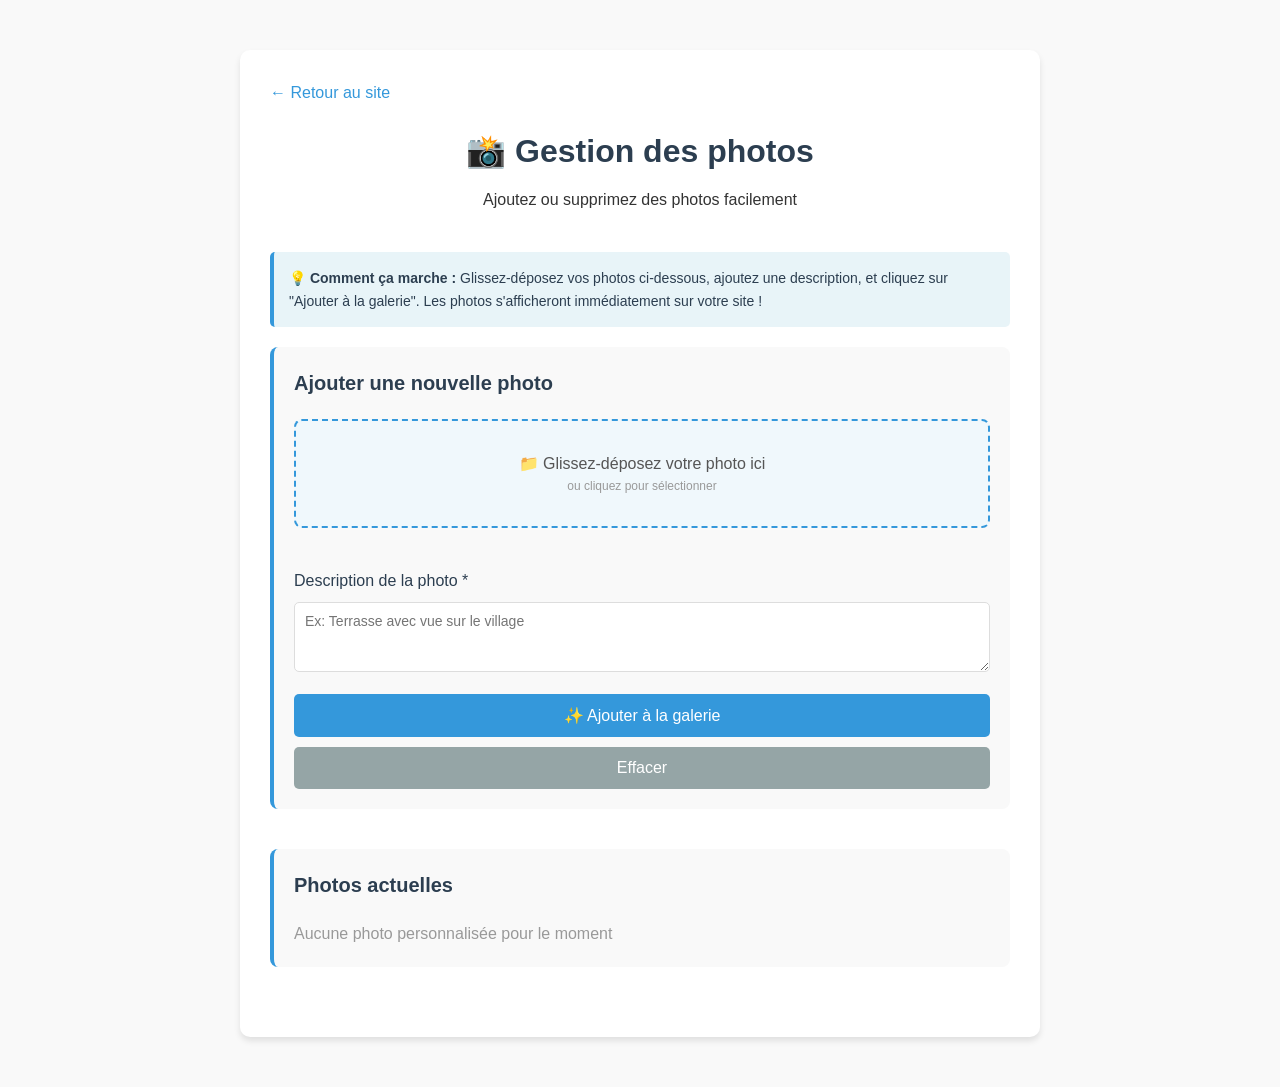
==== admin.html @ 6717efbd "Add admin panel for easy photo management" ====
<!DOCTYPE html>
<html lang="fr">
<head>
    <meta charset="UTF-8">
    <meta name="viewport" content="width=device-width, initial-scale=1.0">
    <title>Admin - Le Cosy Camarguais</title>
    <link rel="stylesheet" href="styles.css">
    <style>
        .admin-container {
            max-width: 800px;
            margin: 50px auto;
            padding: 30px;
            background-color: white;
            border-radius: 10px;
            box-shadow: 0 4px 6px rgba(0,0,0,0.1);
        }

        .admin-header {
            text-align: center;
            margin-bottom: 40px;
        }

        .admin-header h1 {
            color: #2c3e50;
            margin-bottom: 10px;
        }

        .admin-section {
            margin-bottom: 40px;
            padding: 20px;
            background-color: #f9f9f9;
            border-radius: 8px;
            border-left: 4px solid #3498db;
        }

        .admin-section h2 {
            color: #2c3e50;
            font-size: 20px;
            margin-bottom: 20px;
        }

        .upload-area {
            border: 2px dashed #3498db;
            border-radius: 8px;
            padding: 30px;
            text-align: center;
            background-color: #f0f8fc;
            cursor: pointer;
            transition: all 0.3s;
        }

        .upload-area:hover {
            border-color: #2980b9;
            background-color: #e8f4f8;
        }

        .upload-area.dragover {
            border-color: #27ae60;
            background-color: #e8f8f0;
        }

        .upload-area p {
            color: #555;
            margin: 0;
        }

        .upload-area input[type="file"] {
            display: none;
        }

        .preview-container {
            margin-top: 20px;
            display: grid;
            grid-template-columns: repeat(auto-fill, minmax(150px, 1fr));
            gap: 15px;
        }

        .preview-item {
            position: relative;
            border-radius: 8px;
            overflow: hidden;
            background-color: white;
            box-shadow: 0 2px 4px rgba(0,0,0,0.1);
        }

        .preview-item img {
            width: 100%;
            height: 150px;
            object-fit: cover;
            display: block;
        }

        .preview-item .remove-btn {
            position: absolute;
            top: 5px;
            right: 5px;
            background-color: #e74c3c;
            color: white;
            border: none;
            border-radius: 50%;
            width: 30px;
            height: 30px;
            cursor: pointer;
            font-size: 18px;
            display: flex;
            align-items: center;
            justify-content: center;
            transition: background-color 0.3s;
        }

        .preview-item .remove-btn:hover {
            background-color: #c0392b;
        }

        .form-group {
            margin-bottom: 15px;
        }

        .form-group label {
            display: block;
            margin-bottom: 8px;
            color: #2c3e50;
            font-weight: 500;
        }

        .form-group input,
        .form-group textarea {
            width: 100%;
            padding: 10px;
            border: 1px solid #ddd;
            border-radius: 5px;
            font-family: 'Segoe UI', Tahoma, Geneva, Verdana, sans-serif;
            font-size: 14px;
        }

        .form-group input:focus,
        .form-group textarea:focus {
            outline: none;
            border-color: #3498db;
            box-shadow: 0 0 5px rgba(52, 152, 219, 0.3);
        }

        .btn {
            background-color: #3498db;
            color: white;
            padding: 12px 30px;
            border: none;
            border-radius: 5px;
            font-size: 16px;
            cursor: pointer;
            transition: background-color 0.3s;
            width: 100%;
        }

        .btn:hover {
            background-color: #2980b9;
        }

        .btn-secondary {
            background-color: #95a5a6;
            margin-top: 10px;
        }

        .btn-secondary:hover {
            background-color: #7f8c8d;
        }

        .success-message {
            background-color: #d4edda;
            color: #155724;
            padding: 15px;
            border-radius: 5px;
            margin-bottom: 20px;
            display: none;
        }

        .error-message {
            background-color: #f8d7da;
            color: #721c24;
            padding: 15px;
            border-radius: 5px;
            margin-bottom: 20px;
            display: none;
        }

        .gallery-list {
            margin-top: 20px;
        }

        .gallery-item-admin {
            background-color: white;
            padding: 15px;
            margin-bottom: 10px;
            border-radius: 5px;
            display: flex;
            justify-content: space-between;
            align-items: center;
            box-shadow: 0 2px 4px rgba(0,0,0,0.1);
        }

        .gallery-item-admin img {
            width: 80px;
            height: 80px;
            object-fit: cover;
            border-radius: 5px;
            margin-right: 15px;
        }

        .gallery-item-info {
            flex: 1;
        }

        .gallery-item-info p {
            margin: 5px 0;
            color: #555;
            font-size: 14px;
        }

        .delete-btn {
            background-color: #e74c3c;
            color: white;
            border: none;
            padding: 8px 15px;
            border-radius: 5px;
            cursor: pointer;
            transition: background-color 0.3s;
        }

        .delete-btn:hover {
            background-color: #c0392b;
        }

        .back-link {
            display: inline-block;
            margin-bottom: 20px;
            color: #3498db;
            text-decoration: none;
            font-weight: 500;
        }

        .back-link:hover {
            text-decoration: underline;
        }

        .info-box {
            background-color: #e8f4f8;
            border-left: 4px solid #3498db;
            padding: 15px;
            margin-bottom: 20px;
            border-radius: 5px;
        }

        .info-box p {
            margin: 0;
            color: #2c3e50;
            font-size: 14px;
        }
    </style>
</head>
<body>
    <div class="admin-container">
        <a href="index.html" class="back-link">← Retour au site</a>

        <div class="admin-header">
            <h1>📸 Gestion des photos</h1>
            <p>Ajoutez ou supprimez des photos facilement</p>
        </div>

        <div class="info-box">
            <p><strong>💡 Comment ça marche :</strong> Glissez-déposez vos photos ci-dessous, ajoutez une description, et cliquez sur "Ajouter à la galerie". Les photos s'afficheront immédiatement sur votre site !</p>
        </div>

        <div id="successMessage" class="success-message">✅ Photo ajoutée avec succès !</div>
        <div id="errorMessage" class="error-message">❌ Erreur : Veuillez vérifier vos données</div>

        <div class="admin-section">
            <h2>Ajouter une nouvelle photo</h2>

            <div class="upload-area" id="uploadArea">
                <p>📁 Glissez-déposez votre photo ici</p>
                <p style="font-size: 12px; color: #999;">ou cliquez pour sélectionner</p>
                <input type="file" id="fileInput" accept="image/*">
            </div>

            <div id="previewContainer" class="preview-container"></div>

            <div class="form-group" style="margin-top: 20px;">
                <label for="photoDescription">Description de la photo *</label>
                <textarea id="photoDescription" placeholder="Ex: Terrasse avec vue sur le village" rows="3"></textarea>
            </div>

            <button class="btn" id="addPhotoBtn">✨ Ajouter à la galerie</button>
            <button class="btn btn-secondary" id="clearBtn">Effacer</button>
        </div>

        <div class="admin-section">
            <h2>Photos actuelles</h2>
            <div id="galleryList" class="gallery-list">
                <p style="color: #999;">Chargement des photos...</p>
            </div>
        </div>
    </div>

    <script>
        // Variables globales
        let selectedFile = null;
        const uploadArea = document.getElementById('uploadArea');
        const fileInput = document.getElementById('fileInput');
        const previewContainer = document.getElementById('previewContainer');
        const photoDescription = document.getElementById('photoDescription');
        const addPhotoBtn = document.getElementById('addPhotoBtn');
        const clearBtn = document.getElementById('clearBtn');
        const successMessage = document.getElementById('successMessage');
        const errorMessage = document.getElementById('errorMessage');
        const galleryList = document.getElementById('galleryList');

        // Gestion du drag and drop
        uploadArea.addEventListener('click', () => fileInput.click());

        uploadArea.addEventListener('dragover', (e) => {
            e.preventDefault();
            uploadArea.classList.add('dragover');
        });

        uploadArea.addEventListener('dragleave', () => {
            uploadArea.classList.remove('dragover');
        });

        uploadArea.addEventListener('drop', (e) => {
            e.preventDefault();
            uploadArea.classList.remove('dragover');
            const files = e.dataTransfer.files;
            if (files.length > 0) {
                handleFile(files[0]);
            }
        });

        fileInput.addEventListener('change', (e) => {
            if (e.target.files.length > 0) {
                handleFile(e.target.files[0]);
            }
        });

        function handleFile(file) {
            if (!file.type.startsWith('image/')) {
                showError('Veuillez sélectionner une image');
                return;
            }

            selectedFile = file;
            const reader = new FileReader();
            reader.onload = (e) => {
                previewContainer.innerHTML = `
                    <div class="preview-item">
                        <img src="${e.target.result}" alt="Aperçu">
                        <button class="remove-btn" onclick="clearPreview()">✕</button>
                    </div>
                `;
            };
            reader.readAsDataURL(file);
        }

        function clearPreview() {
            selectedFile = null;
            previewContainer.innerHTML = '';
            fileInput.value = '';
        }

        clearBtn.addEventListener('click', () => {
            clearPreview();
            photoDescription.value = '';
        });

        addPhotoBtn.addEventListener('click', () => {
            if (!selectedFile) {
                showError('Veuillez sélectionner une photo');
                return;
            }

            if (!photoDescription.value.trim()) {
                showError('Veuillez ajouter une description');
                return;
            }

            // Simuler l'ajout de la photo
            const reader = new FileReader();
            reader.onload = (e) => {
                // Sauvegarder dans localStorage
                const photos = JSON.parse(localStorage.getItem('galleryPhotos') || '[]');
                photos.push({
                    id: Date.now(),
                    src: e.target.result,
                    alt: photoDescription.value,
                    date: new Date().toLocaleDateString('fr-FR')
                });
                localStorage.setItem('galleryPhotos', JSON.stringify(photos));

                showSuccess();
                clearPreview();
                photoDescription.value = '';
                loadGallery();
            };
            reader.readAsDataURL(selectedFile);
        });

        function loadGallery() {
            const photos = JSON.parse(localStorage.getItem('galleryPhotos') || '[]');
            
            if (photos.length === 0) {
                galleryList.innerHTML = '<p style="color: #999;">Aucune photo personnalisée pour le moment</p>';
                return;
            }

            galleryList.innerHTML = photos.map(photo => `
                <div class="gallery-item-admin">
                    <img src="${photo.src}" alt="${photo.alt}">
                    <div class="gallery-item-info">
                        <p><strong>${photo.alt}</strong></p>
                        <p style="color: #999;">Ajoutée le ${photo.date}</p>
                    </div>
                    <button class="delete-btn" onclick="deletePhoto(${photo.id})">Supprimer</button>
                </div>
            `).join('');
        }

        function deletePhoto(id) {
            if (confirm('Êtes-vous sûr de vouloir supprimer cette photo ?')) {
                let photos = JSON.parse(localStorage.getItem('galleryPhotos') || '[]');
                photos = photos.filter(p => p.id !== id);
                localStorage.setItem('galleryPhotos', JSON.stringify(photos));
                loadGallery();
                showSuccess('Photo supprimée avec succès');
            }
        }

        function showSuccess(msg = '✅ Photo ajoutée avec succès !') {
            successMessage.textContent = msg;
            successMessage.style.display = 'block';
            setTimeout(() => {
                successMessage.style.display = 'none';
            }, 3000);
        }

        function showError(msg) {
            errorMessage.textContent = '❌ ' + msg;
            errorMessage.style.display = 'block';
            setTimeout(() => {
                errorMessage.style.display = 'none';
            }, 3000);
        }

        // Charger la galerie au démarrage
        loadGallery();
    </script>
</body>
</html>
---- styles.css ----
* {
    margin: 0;
    padding: 0;
    box-sizing: border-box;
}

body {
    font-family: 'Segoe UI', Tahoma, Geneva, Verdana, sans-serif;
    line-height: 1.6;
    color: #333;
    background-color: #f9f9f9;
}

.container {
    max-width: 1200px;
    margin: 0 auto;
    padding: 0 20px;
}

.navbar {
    background-color: #fff;
    box-shadow: 0 2px 5px rgba(0,0,0,0.1);
    position: sticky;
    top: 0;
    z-index: 100;
}

.navbar .container {
    display: flex;
    justify-content: space-between;
    align-items: center;
    padding: 15px 20px;
}

.logo {
    font-size: 24px;
    font-weight: bold;
    color: #2c3e50;
}

.nav-links {
    display: flex;
    list-style: none;
    gap: 30px;
}

.nav-links a {
    text-decoration: none;
    color: #2c3e50;
    font-weight: 500;
    transition: color 0.3s;
}

.nav-links a:hover {
    color: #3498db;
}

.hero {
    background: linear-gradient(135deg, #e8f4f8 0%, #f0f8fc 100%);
    padding: 60px 20px;
    text-align: center;
}

.hero-content {
    max-width: 800px;
    margin: 0 auto;
}

.hero h1 {
    font-size: 48px;
    color: #2c3e50;
    margin-bottom: 15px;
}

.hero p {
    font-size: 18px;
    color: #555;
    margin-bottom: 10px;
}

.subtitle {
    color: #7f8c8d;
    font-size: 16px;
}

.cta-button {
    display: inline-block;
    background-color: #3498db;
    color: white;
    padding: 12px 30px;
    text-decoration: none;
    border-radius: 5px;
    margin-top: 20px;
    transition: background-color 0.3s;
}

.cta-button:hover {
    background-color: #2980b9;
}

.hero-image {
    margin-top: 30px;
}

.hero-image img {
    max-width: 100%;
    height: auto;
    border-radius: 10px;
}

.presentation {
    padding: 60px 20px;
    background-color: white;
}

.presentation h2 {
    font-size: 36px;
    color: #2c3e50;
    margin-bottom: 20px;
    text-align: center;
}

.presentation h3 {
    font-size: 24px;
    color: #2c3e50;
    margin-top: 30px;
    margin-bottom: 15px;
}

.presentation p {
    font-size: 16px;
    color: #555;
    margin-bottom: 15px;
    line-height: 1.8;
}

.presentation ul {
    margin-left: 20px;
    margin-bottom: 20px;
}

.presentation li {
    margin-bottom: 10px;
    color: #555;
}

.gallery {
    padding: 60px 20px;
    background-color: #f9f9f9;
}

.gallery h2 {
    font-size: 36px;
    color: #2c3e50;
    margin-bottom: 40px;
    text-align: center;
}

.gallery-grid {
    display: grid;
    grid-template-columns: repeat(auto-fit, minmax(250px, 1fr));
    gap: 20px;
}

.gallery-item {
    overflow: hidden;
    border-radius: 10px;
    box-shadow: 0 4px 6px rgba(0,0,0,0.1);
    transition: transform 0.3s;
}

.gallery-item:hover {
    transform: scale(1.05);
}

.gallery-item img {
    width: 100%;
    height: 250px;
    object-fit: cover;
    display: block;
}

.amenities {
    padding: 60px 20px;
    background-color: white;
}

.amenities h2 {
    font-size: 36px;
    color: #2c3e50;
    margin-bottom: 30px;
    text-align: center;
}

.amenities ul {
    max-width: 600px;
    margin: 0 auto;
    margin-left: 20px;
}

.amenities li {
    margin-bottom: 12px;
    color: #555;
    font-size: 16px;
}

.pricing {
    padding: 60px 20px;
    background-color: #f9f9f9;
    text-align: center;
}

.pricing h2 {
    font-size: 36px;
    color: #2c3e50;
    margin-bottom: 30px;
}

.price {
    font-size: 48px;
    color: #27ae60;
    font-weight: bold;
    margin-bottom: 10px;
}

.price span {
    font-size: 24px;
}

.price-note {
    color: #7f8c8d;
    font-size: 14px;
}

.contact {
    padding: 60px 20px;
    background-color: white;
    text-align: center;
}

.contact h2 {
    font-size: 36px;
    color: #2c3e50;
    margin-bottom: 30px;
}

.contact-info {
    max-width: 400px;
    margin: 0 auto;
}

.contact-info p {
    font-size: 18px;
    color: #555;
    margin-bottom: 15px;
}

.contact-info a {
    color: #3498db;
    text-decoration: none;
}

.contact-info a:hover {
    text-decoration: underline;
}

.contact-form-container {
    max-width: 500px;
    margin: 0 auto 40px;
    background-color: #f9f9f9;
    padding: 30px;
    border-radius: 10px;
    box-shadow: 0 2px 5px rgba(0,0,0,0.1);
}

.contact-form-container h3 {
    font-size: 24px;
    color: #2c3e50;
    margin-bottom: 20px;
}

.contact-form {
    text-align: left;
}

.form-group {
    margin-bottom: 20px;
}

.form-group label {
    display: block;
    margin-bottom: 8px;
    color: #2c3e50;
    font-weight: 500;
}

.form-group input,
.form-group textarea {
    width: 100%;
    padding: 10px;
    border: 1px solid #ddd;
    border-radius: 5px;
    font-family: 'Segoe UI', Tahoma, Geneva, Verdana, sans-serif;
    font-size: 14px;
}

.form-group input:focus,
.form-group textarea:focus {
    outline: none;
    border-color: #3498db;
    box-shadow: 0 0 5px rgba(52, 152, 219, 0.3);
}

.submit-btn {
    background-color: #3498db;
    color: white;
    padding: 12px 30px;
    border: none;
    border-radius: 5px;
    font-size: 16px;
    cursor: pointer;
    transition: background-color 0.3s;
    width: 100%;
}

.submit-btn:hover {
    background-color: #2980b9;
}

.form-message {
    margin-top: 15px;
    padding: 10px;
    border-radius: 5px;
    background-color: #d4edda;
    color: #155724;
}

.social-media {
    margin-top: 40px;
}

.social-media h3 {
    font-size: 24px;
    color: #2c3e50;
    margin-bottom: 20px;
}

.social-links {
    display: flex;
    justify-content: center;
    gap: 20px;
    flex-wrap: wrap;
}

.social-links a {
    display: inline-flex;
    align-items: center;
    gap: 8px;
    padding: 10px 20px;
    background-color: #f9f9f9;
    color: #2c3e50;
    text-decoration: none;
    border-radius: 5px;
    border: 2px solid #3498db;
    transition: all 0.3s;
    font-weight: 500;
}

.social-links a:hover {
    background-color: #3498db;
    color: white;
    transform: translateY(-2px);
}

.social-links i {
    font-size: 20px;
}

footer {
    background-color: #2c3e50;
    color: white;
    text-align: center;
    padding: 20px;
}

@media (max-width: 768px) {
    .hero h1 {
        font-size: 32px;
    }

    .nav-links {
        gap: 15px;
        font-size: 14px;
    }

    .gallery-grid {
        grid-template-columns: repeat(auto-fit, minmax(150px, 1fr));
    }

    .social-links {
        flex-direction: column;
    }

    .social-links a {
        width: 100%;
        justify-content: center;
    }
}
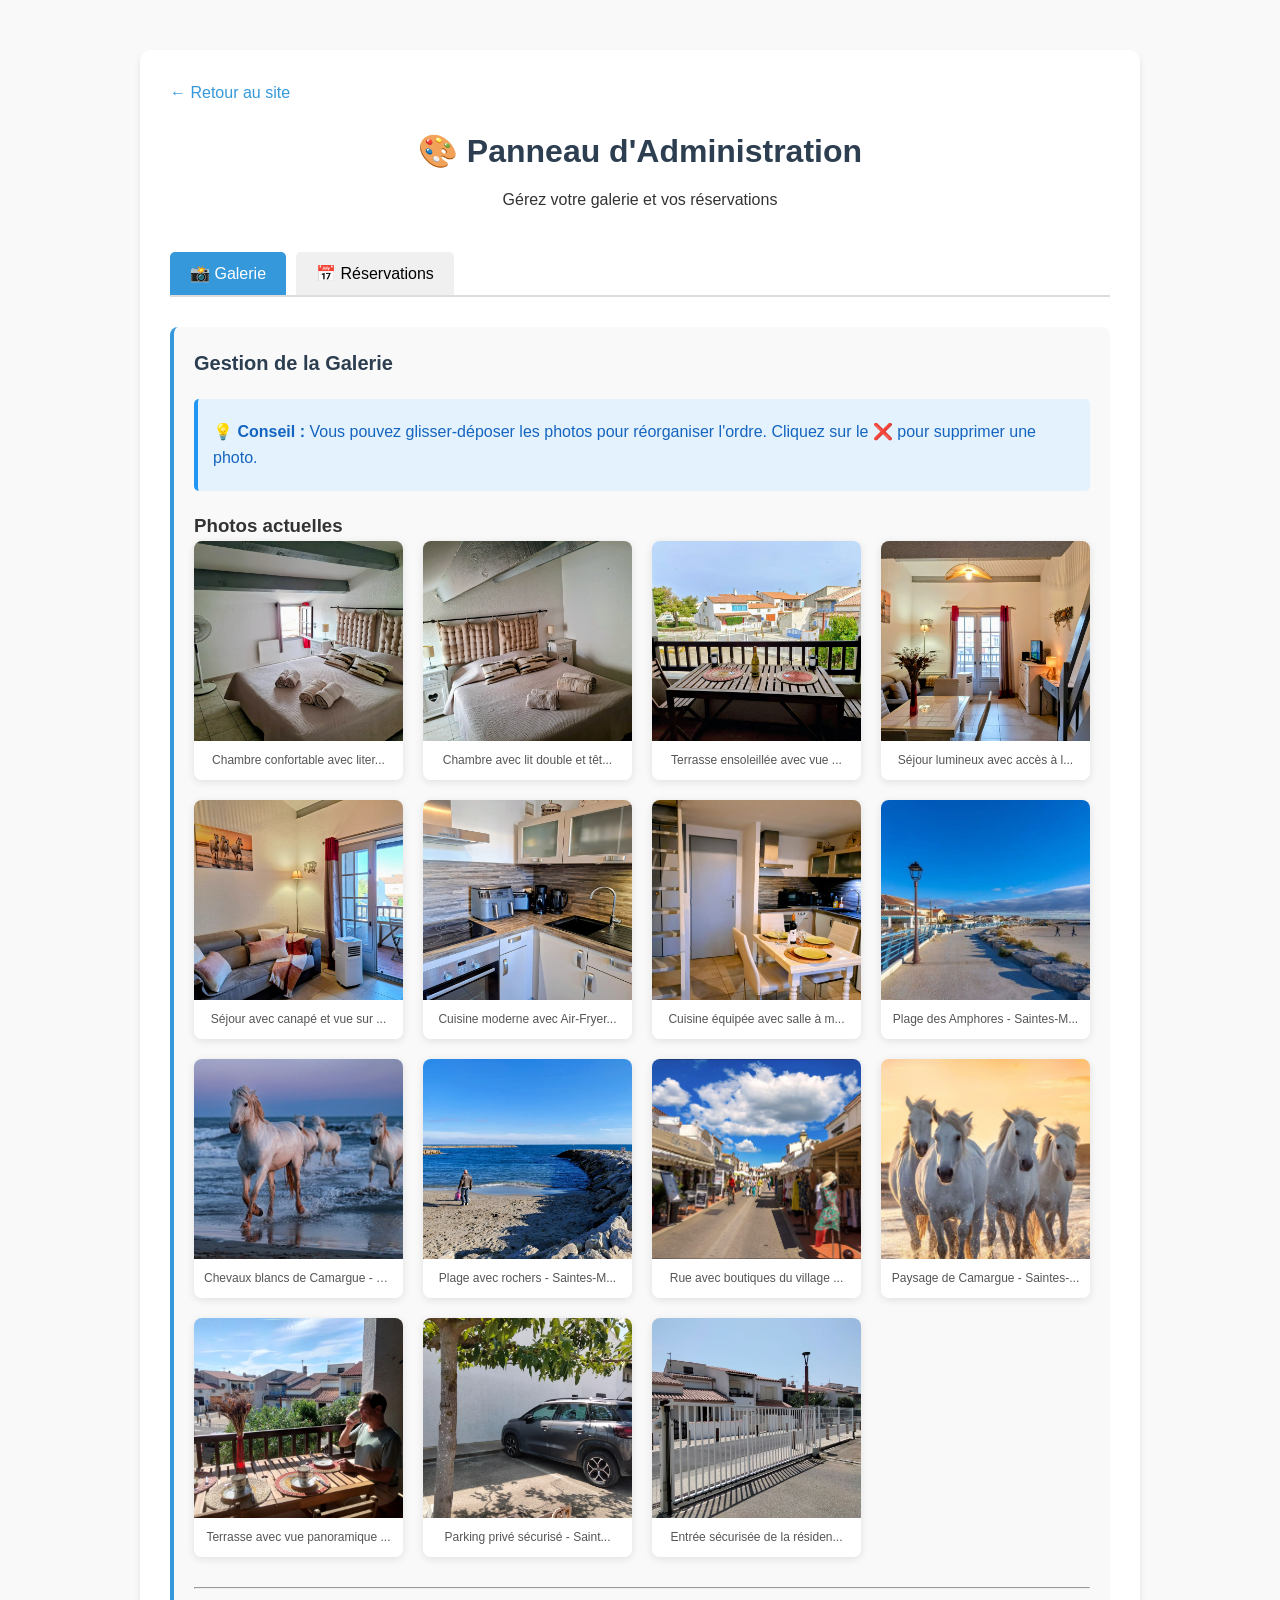
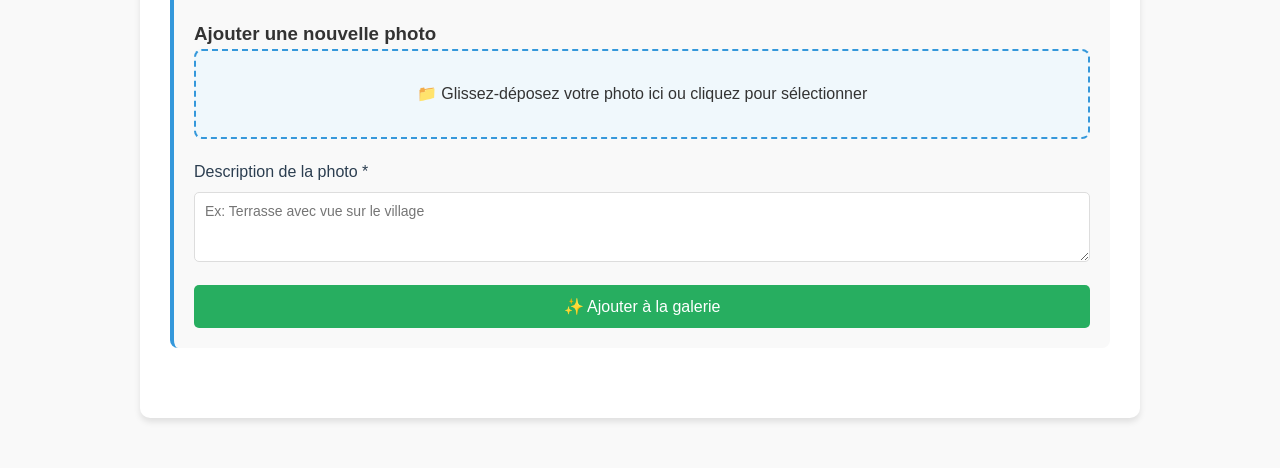
==== commit 72e691ba: "Enhanced admin panel with full gallery management" ====
--- a/admin.html
+++ b/admin.html
@@ -7,7 +7,7 @@
     <link rel="stylesheet" href="styles.css">
     <style>
         .admin-container {
-            max-width: 800px;
+            max-width: 1000px;
             margin: 50px auto;
             padding: 30px;
             background-color: white;
@@ -25,12 +25,44 @@
             margin-bottom: 10px;
         }
 
+        .admin-tabs {
+            display: flex;
+            gap: 10px;
+            margin-bottom: 30px;
+            border-bottom: 2px solid #ddd;
+        }
+
+        .admin-tab {
+            padding: 12px 20px;
+            background-color: #f0f0f0;
+            border: none;
+            cursor: pointer;
+            font-size: 16px;
+            border-radius: 5px 5px 0 0;
+            transition: all 0.3s;
+        }
+
+        .admin-tab.active {
+            background-color: #3498db;
+            color: white;
+        }
+
+        .admin-tab:hover {
+            background-color: #2980b9;
+            color: white;
+        }
+
         .admin-section {
+            display: none;
             margin-bottom: 40px;
             padding: 20px;
             background-color: #f9f9f9;
             border-radius: 8px;
             border-left: 4px solid #3498db;
+        }
+
+        .admin-section.active {
+            display: block;
         }
 
         .admin-section h2 {
@@ -47,6 +79,7 @@
             background-color: #f0f8fc;
             cursor: pointer;
             transition: all 0.3s;
+            margin-bottom: 20px;
         }
 
         .upload-area:hover {
@@ -56,60 +89,7 @@
 
         .upload-area.dragover {
             border-color: #27ae60;
-            background-color: #e8f8f0;
-        }
-
-        .upload-area p {
-            color: #555;
-            margin: 0;
-        }
-
-        .upload-area input[type="file"] {
-            display: none;
-        }
-
-        .preview-container {
-            margin-top: 20px;
-            display: grid;
-            grid-template-columns: repeat(auto-fill, minmax(150px, 1fr));
-            gap: 15px;
-        }
-
-        .preview-item {
-            position: relative;
-            border-radius: 8px;
-            overflow: hidden;
-            background-color: white;
-            box-shadow: 0 2px 4px rgba(0,0,0,0.1);
-        }
-
-        .preview-item img {
-            width: 100%;
-            height: 150px;
-            object-fit: cover;
-            display: block;
-        }
-
-        .preview-item .remove-btn {
-            position: absolute;
-            top: 5px;
-            right: 5px;
-            background-color: #e74c3c;
-            color: white;
-            border: none;
-            border-radius: 50%;
-            width: 30px;
-            height: 30px;
-            cursor: pointer;
-            font-size: 18px;
-            display: flex;
-            align-items: center;
-            justify-content: center;
-            transition: background-color 0.3s;
-        }
-
-        .preview-item .remove-btn:hover {
-            background-color: #c0392b;
+            background-color: #d4edda;
         }
 
         .form-group {
@@ -140,8 +120,8 @@
             box-shadow: 0 0 5px rgba(52, 152, 219, 0.3);
         }
 
-        .btn {
-            background-color: #3498db;
+        .submit-btn {
+            background-color: #27ae60;
             color: white;
             padding: 12px 30px;
             border: none;
@@ -152,17 +132,97 @@
             width: 100%;
         }
 
-        .btn:hover {
-            background-color: #2980b9;
-        }
-
-        .btn-secondary {
-            background-color: #95a5a6;
-            margin-top: 10px;
-        }
-
-        .btn-secondary:hover {
-            background-color: #7f8c8d;
+        .submit-btn:hover {
+            background-color: #229954;
+        }
+
+        .gallery-grid {
+            display: grid;
+            grid-template-columns: repeat(auto-fill, minmax(200px, 1fr));
+            gap: 20px;
+            margin-bottom: 30px;
+        }
+
+        .gallery-item-admin {
+            position: relative;
+            border-radius: 8px;
+            overflow: hidden;
+            box-shadow: 0 2px 8px rgba(0,0,0,0.1);
+            cursor: grab;
+            transition: transform 0.2s;
+        }
+
+        .gallery-item-admin:hover {
+            transform: translateY(-5px);
+            box-shadow: 0 4px 12px rgba(0,0,0,0.2);
+        }
+
+        .gallery-item-admin.dragging {
+            opacity: 0.5;
+        }
+
+        .gallery-item-admin img {
+            width: 100%;
+            height: 200px;
+            object-fit: cover;
+            display: block;
+        }
+
+        .gallery-item-overlay {
+            position: absolute;
+            top: 0;
+            left: 0;
+            right: 0;
+            bottom: 0;
+            background-color: rgba(0,0,0,0.7);
+            display: flex;
+            align-items: center;
+            justify-content: center;
+            gap: 10px;
+            opacity: 0;
+            transition: opacity 0.3s;
+        }
+
+        .gallery-item-admin:hover .gallery-item-overlay {
+            opacity: 1;
+        }
+
+        .delete-btn {
+            background-color: #e74c3c;
+            color: white;
+            border: none;
+            padding: 8px 12px;
+            border-radius: 5px;
+            cursor: pointer;
+            font-size: 14px;
+            transition: background-color 0.3s;
+        }
+
+        .delete-btn:hover {
+            background-color: #c0392b;
+        }
+
+        .gallery-item-info {
+            padding: 10px;
+            background-color: white;
+            font-size: 12px;
+            color: #555;
+            text-align: center;
+            white-space: nowrap;
+            overflow: hidden;
+            text-overflow: ellipsis;
+        }
+
+        .back-link {
+            display: inline-block;
+            margin-bottom: 20px;
+            color: #3498db;
+            text-decoration: none;
+            font-weight: 500;
+        }
+
+        .back-link:hover {
+            text-decoration: underline;
         }
 
         .success-message {
@@ -183,77 +243,36 @@
             display: none;
         }
 
-        .gallery-list {
-            margin-top: 20px;
-        }
-
-        .gallery-item-admin {
-            background-color: white;
-            padding: 15px;
-            margin-bottom: 10px;
-            border-radius: 5px;
-            display: flex;
-            justify-content: space-between;
-            align-items: center;
-            box-shadow: 0 2px 4px rgba(0,0,0,0.1);
-        }
-
-        .gallery-item-admin img {
-            width: 80px;
-            height: 80px;
-            object-fit: cover;
-            border-radius: 5px;
-            margin-right: 15px;
-        }
-
-        .gallery-item-info {
-            flex: 1;
-        }
-
-        .gallery-item-info p {
-            margin: 5px 0;
-            color: #555;
-            font-size: 14px;
-        }
-
-        .delete-btn {
-            background-color: #e74c3c;
-            color: white;
-            border: none;
-            padding: 8px 15px;
-            border-radius: 5px;
-            cursor: pointer;
-            transition: background-color 0.3s;
-        }
-
-        .delete-btn:hover {
-            background-color: #c0392b;
-        }
-
-        .back-link {
-            display: inline-block;
-            margin-bottom: 20px;
-            color: #3498db;
-            text-decoration: none;
-            font-weight: 500;
-        }
-
-        .back-link:hover {
-            text-decoration: underline;
-        }
-
         .info-box {
-            background-color: #e8f4f8;
-            border-left: 4px solid #3498db;
+            background-color: #e3f2fd;
+            border-left: 4px solid #2196F3;
             padding: 15px;
             margin-bottom: 20px;
             border-radius: 5px;
         }
 
         .info-box p {
-            margin: 0;
-            color: #2c3e50;
-            font-size: 14px;
+            margin: 5px 0;
+            color: #1565c0;
+        }
+
+        @media (max-width: 768px) {
+            .admin-container {
+                padding: 15px;
+                margin: 20px auto;
+            }
+
+            .gallery-grid {
+                grid-template-columns: repeat(auto-fill, minmax(150px, 1fr));
+            }
+
+            .admin-tabs {
+                flex-direction: column;
+            }
+
+            .admin-tab {
+                border-radius: 5px;
+            }
         }
     </style>
 </head>
@@ -262,195 +281,261 @@
         <a href="index.html" class="back-link">← Retour au site</a>
 
         <div class="admin-header">
-            <h1>📸 Gestion des photos</h1>
-            <p>Ajoutez ou supprimez des photos facilement</p>
+            <h1>🎨 Panneau d'Administration</h1>
+            <p>Gérez votre galerie et vos réservations</p>
         </div>
 
-        <div class="info-box">
-            <p><strong>💡 Comment ça marche :</strong> Glissez-déposez vos photos ci-dessous, ajoutez une description, et cliquez sur "Ajouter à la galerie". Les photos s'afficheront immédiatement sur votre site !</p>
+        <div id="successMessage" class="success-message">✅ Opération réussie !</div>
+        <div id="errorMessage" class="error-message">❌ Une erreur s'est produite</div>
+
+        <!-- Tabs -->
+        <div class="admin-tabs">
+            <button class="admin-tab active" onclick="switchTab('gallery')">📸 Galerie</button>
+            <button class="admin-tab" onclick="switchTab('reservations')">📅 Réservations</button>
         </div>
 
-        <div id="successMessage" class="success-message">✅ Photo ajoutée avec succès !</div>
-        <div id="errorMessage" class="error-message">❌ Erreur : Veuillez vérifier vos données</div>
-
-        <div class="admin-section">
-            <h2>Ajouter une nouvelle photo</h2>
-
-            <div class="upload-area" id="uploadArea">
-                <p>📁 Glissez-déposez votre photo ici</p>
-                <p style="font-size: 12px; color: #999;">ou cliquez pour sélectionner</p>
-                <input type="file" id="fileInput" accept="image/*">
+        <!-- Gallery Management Section -->
+        <div id="gallery" class="admin-section active">
+            <h2>Gestion de la Galerie</h2>
+
+            <div class="info-box">
+                <p><strong>💡 Conseil :</strong> Vous pouvez glisser-déposer les photos pour réorganiser l'ordre. Cliquez sur le ❌ pour supprimer une photo.</p>
             </div>
 
-            <div id="previewContainer" class="preview-container"></div>
-
-            <div class="form-group" style="margin-top: 20px;">
+            <h3>Photos actuelles</h3>
+            <div class="gallery-grid" id="galleryGrid" ondrop="handleDrop(event)" ondragover="handleDragOver(event)" ondragleave="handleDragLeave(event)">
+                <!-- Photos will be loaded here -->
+            </div>
+
+            <hr style="margin: 30px 0;">
+
+            <h3>Ajouter une nouvelle photo</h3>
+            <div class="upload-area" id="uploadArea" ondrop="handleFileUpload(event)" ondragover="handleDragOver(event)" ondragleave="handleDragLeave(event)">
+                📁 Glissez-déposez votre photo ici ou cliquez pour sélectionner
+                <input type="file" id="fileInput" accept="image/*" style="display: none;" onchange="handleFileSelect(event)">
+            </div>
+
+            <div class="form-group">
                 <label for="photoDescription">Description de la photo *</label>
                 <textarea id="photoDescription" placeholder="Ex: Terrasse avec vue sur le village" rows="3"></textarea>
             </div>
 
-            <button class="btn" id="addPhotoBtn">✨ Ajouter à la galerie</button>
-            <button class="btn btn-secondary" id="clearBtn">Effacer</button>
+            <button class="submit-btn" onclick="addPhoto()">✨ Ajouter à la galerie</button>
         </div>
 
-        <div class="admin-section">
-            <h2>Photos actuelles</h2>
-            <div id="galleryList" class="gallery-list">
-                <p style="color: #999;">Chargement des photos...</p>
+        <!-- Reservations Section -->
+        <div id="reservations" class="admin-section">
+            <h2>Gestion des Réservations</h2>
+
+            <div id="reservationsList">
+                <!-- Reservations will be loaded here -->
             </div>
         </div>
     </div>
 
     <script>
-        // Variables globales
-        let selectedFile = null;
-        const uploadArea = document.getElementById('uploadArea');
-        const fileInput = document.getElementById('fileInput');
-        const previewContainer = document.getElementById('previewContainer');
-        const photoDescription = document.getElementById('photoDescription');
-        const addPhotoBtn = document.getElementById('addPhotoBtn');
-        const clearBtn = document.getElementById('clearBtn');
-        const successMessage = document.getElementById('successMessage');
-        const errorMessage = document.getElementById('errorMessage');
-        const galleryList = document.getElementById('galleryList');
-
-        // Gestion du drag and drop
-        uploadArea.addEventListener('click', () => fileInput.click());
-
-        uploadArea.addEventListener('dragover', (e) => {
+        // Default gallery items (from index.html)
+        const defaultGallery = [
+            { src: './699cc165-0db9-40c0-aa76-b46395a4a5fc~1.webp', alt: 'Chambre confortable avec literie de qualité - Le Cosy Camarguais' },
+            { src: './6267a294-f842-493b-94da-68e59d48c8c1~1.webp', alt: 'Chambre avec lit double et tête de lit design - Saintes-Maries' },
+            { src: './203cbd5f-b3a3-4adb-a90c-3202b7b24d66~1.webp', alt: 'Terrasse ensoleillée avec vue sur le village - Saintes-Maries-de-la-Mer' },
+            { src: './4d5e1b6b-3a35-4781-9e4e-3730404897b2~1.webp', alt: 'Séjour lumineux avec accès à la terrasse - Appartement Camargue' },
+            { src: './2798dfe2-fd51-422c-bca9-29bbe3b415f4~1.webp', alt: 'Séjour avec canapé et vue sur la terrasse - Location Saintes-Maries' },
+            { src: './3cd4628a-6e06-457b-a21c-f3df766dc9b1~1.webp', alt: 'Cuisine moderne avec Air-Fryer - Le Cosy Camarguais' },
+            { src: './3c0db250-8747-4e0e-9186-e22d78906090~1.webp', alt: 'Cuisine équipée avec salle à manger - Appartement de vacances' },
+            { src: './71401861-Amphora-beach-des-Amphores-Saintes-Maries-de-la-Mer-Camargue-Bouches-du-Rhone-Provence-Alpes-Cote-d-Azur.jpg', alt: 'Plage des Amphores - Saintes-Maries-de-la-Mer' },
+            { src: './484808899_1292354942614113_6822166456498996507_n.jpg', alt: 'Chevaux blancs de Camargue - Saintes-Maries-de-la-Mer' },
+            { src: './f098e9f4-ffa2-434b-89ad-d91ef986f7e4~1.webp', alt: 'Plage avec rochers - Saintes-Maries-de-la-Mer' },
+            { src: './saintes-maries-de-la-mer-682a5dab-e143-4bae-a40b-0c097e33d58b.jpg', alt: 'Rue avec boutiques du village - Centre-ville Saintes-Maries' },
+            { src: './130122-camargue-1(1).jpg', alt: 'Paysage de Camargue - Saintes-Maries-de-la-Mer' },
+            { src: './IMG20250526093711.jpg', alt: 'Terrasse avec vue panoramique sur le village - Le Cosy Camarguais' },
+            { src: './IMG20250810133848.webp', alt: 'Parking privé sécurisé - Saintes-Maries-de-la-Mer' },
+            { src: './IMG20250810133807.jpg', alt: 'Entrée sécurisée de la résidence - Le Cosy Camarguais' }
+        ];
+
+        let gallery = JSON.parse(localStorage.getItem('gallery')) || defaultGallery;
+        let draggedItem = null;
+
+        // Initialize
+        function init() {
+            renderGallery();
+            renderReservations();
+        }
+
+        // Switch tabs
+        function switchTab(tabName) {
+            // Hide all sections
+            document.querySelectorAll('.admin-section').forEach(s => s.classList.remove('active'));
+            document.querySelectorAll('.admin-tab').forEach(t => t.classList.remove('active'));
+
+            // Show selected section
+            document.getElementById(tabName).classList.add('active');
+            event.target.classList.add('active');
+        }
+
+        // Render gallery
+        function renderGallery() {
+            const grid = document.getElementById('galleryGrid');
+            grid.innerHTML = '';
+
+            gallery.forEach((item, index) => {
+                const div = document.createElement('div');
+                div.className = 'gallery-item-admin';
+                div.draggable = true;
+                div.dataset.index = index;
+
+                div.innerHTML = `
+                    <img src="${item.src}" alt="${item.alt}" onerror="this.src='https://via.placeholder.com/200?text=Image+not+found'">
+                    <div class="gallery-item-overlay">
+                        <button class="delete-btn" onclick="deletePhoto(${index})">❌ Supprimer</button>
+                    </div>
+                    <div class="gallery-item-info">${item.alt.substring(0, 30)}...</div>
+                `;
+
+                div.addEventListener('dragstart', handleDragStart);
+                div.addEventListener('dragend', handleDragEnd);
+                div.addEventListener('dragover', handleDragOver);
+                div.addEventListener('drop', (e) => handleDropItem(e, index));
+
+                grid.appendChild(div);
+            });
+        }
+
+        // Drag and drop handlers
+        function handleDragStart(e) {
+            draggedItem = this;
+            this.classList.add('dragging');
+        }
+
+        function handleDragEnd(e) {
+            if (draggedItem) {
+                draggedItem.classList.remove('dragging');
+            }
+        }
+
+        function handleDragOver(e) {
             e.preventDefault();
-            uploadArea.classList.add('dragover');
+            e.currentTarget.classList.add('dragover');
+        }
+
+        function handleDragLeave(e) {
+            e.currentTarget.classList.remove('dragover');
+        }
+
+        function handleDropItem(e, targetIndex) {
+            e.preventDefault();
+            e.currentTarget.classList.remove('dragover');
+
+            if (draggedItem && draggedItem !== e.currentTarget) {
+                const sourceIndex = parseInt(draggedItem.dataset.index);
+                const temp = gallery[sourceIndex];
+                gallery[sourceIndex] = gallery[targetIndex];
+                gallery[targetIndex] = temp;
+
+                localStorage.setItem('gallery', JSON.stringify(gallery));
+                renderGallery();
+                showSuccess('Ordre des photos mis à jour !');
+            }
+        }
+
+        // Delete photo
+        function deletePhoto(index) {
+            if (confirm('Êtes-vous sûr de vouloir supprimer cette photo ?')) {
+                gallery.splice(index, 1);
+                localStorage.setItem('gallery', JSON.stringify(gallery));
+                renderGallery();
+                showSuccess('Photo supprimée !');
+            }
+        }
+
+        // File upload
+        document.getElementById('uploadArea').addEventListener('click', () => {
+            document.getElementById('fileInput').click();
         });
 
-        uploadArea.addEventListener('dragleave', () => {
-            uploadArea.classList.remove('dragover');
-        });
-
-        uploadArea.addEventListener('drop', (e) => {
+        function handleFileSelect(e) {
+            const file = e.target.files[0];
+            if (file) {
+                const reader = new FileReader();
+                reader.onload = (event) => {
+                    const photoData = {
+                        src: event.target.result,
+                        alt: document.getElementById('photoDescription').value || 'Photo personnalisée'
+                    };
+                    gallery.push(photoData);
+                    localStorage.setItem('gallery', JSON.stringify(gallery));
+                    renderGallery();
+                    document.getElementById('photoDescription').value = '';
+                    document.getElementById('fileInput').value = '';
+                    showSuccess('Photo ajoutée avec succès !');
+                };
+                reader.readAsDataURL(file);
+            }
+        }
+
+        function handleFileUpload(e) {
             e.preventDefault();
-            uploadArea.classList.remove('dragover');
+            e.currentTarget.classList.remove('dragover');
             const files = e.dataTransfer.files;
             if (files.length > 0) {
-                handleFile(files[0]);
-            }
-        });
-
-        fileInput.addEventListener('change', (e) => {
-            if (e.target.files.length > 0) {
-                handleFile(e.target.files[0]);
-            }
-        });
-
-        function handleFile(file) {
-            if (!file.type.startsWith('image/')) {
-                showError('Veuillez sélectionner une image');
-                return;
-            }
-
-            selectedFile = file;
-            const reader = new FileReader();
-            reader.onload = (e) => {
-                previewContainer.innerHTML = `
-                    <div class="preview-item">
-                        <img src="${e.target.result}" alt="Aperçu">
-                        <button class="remove-btn" onclick="clearPreview()">✕</button>
-                    </div>
-                `;
-            };
-            reader.readAsDataURL(file);
-        }
-
-        function clearPreview() {
-            selectedFile = null;
-            previewContainer.innerHTML = '';
-            fileInput.value = '';
-        }
-
-        clearBtn.addEventListener('click', () => {
-            clearPreview();
-            photoDescription.value = '';
-        });
-
-        addPhotoBtn.addEventListener('click', () => {
-            if (!selectedFile) {
-                showError('Veuillez sélectionner une photo');
-                return;
-            }
-
-            if (!photoDescription.value.trim()) {
+                document.getElementById('fileInput').files = files;
+                handleFileSelect({ target: { files: files } });
+            }
+        }
+
+        function addPhoto() {
+            const description = document.getElementById('photoDescription').value;
+            if (!description) {
                 showError('Veuillez ajouter une description');
                 return;
             }
-
-            // Simuler l'ajout de la photo
-            const reader = new FileReader();
-            reader.onload = (e) => {
-                // Sauvegarder dans localStorage
-                const photos = JSON.parse(localStorage.getItem('galleryPhotos') || '[]');
-                photos.push({
-                    id: Date.now(),
-                    src: e.target.result,
-                    alt: photoDescription.value,
-                    date: new Date().toLocaleDateString('fr-FR')
-                });
-                localStorage.setItem('galleryPhotos', JSON.stringify(photos));
-
-                showSuccess();
-                clearPreview();
-                photoDescription.value = '';
-                loadGallery();
-            };
-            reader.readAsDataURL(selectedFile);
-        });
-
-        function loadGallery() {
-            const photos = JSON.parse(localStorage.getItem('galleryPhotos') || '[]');
-            
-            if (photos.length === 0) {
-                galleryList.innerHTML = '<p style="color: #999;">Aucune photo personnalisée pour le moment</p>';
+            showError('Veuillez d\'abord sélectionner une photo');
+        }
+
+        // Render reservations
+        function renderReservations() {
+            const reservations = JSON.parse(localStorage.getItem('reservations') || '[]');
+            const list = document.getElementById('reservationsList');
+
+            if (reservations.length === 0) {
+                list.innerHTML = '<p style="color: #999; text-align: center;">Aucune réservation pour le moment</p>';
                 return;
             }
 
-            galleryList.innerHTML = photos.map(photo => `
-                <div class="gallery-item-admin">
-                    <img src="${photo.src}" alt="${photo.alt}">
-                    <div class="gallery-item-info">
-                        <p><strong>${photo.alt}</strong></p>
-                        <p style="color: #999;">Ajoutée le ${photo.date}</p>
-                    </div>
-                    <button class="delete-btn" onclick="deletePhoto(${photo.id})">Supprimer</button>
-                </div>
-            `).join('');
-        }
-
-        function deletePhoto(id) {
-            if (confirm('Êtes-vous sûr de vouloir supprimer cette photo ?')) {
-                let photos = JSON.parse(localStorage.getItem('galleryPhotos') || '[]');
-                photos = photos.filter(p => p.id !== id);
-                localStorage.setItem('galleryPhotos', JSON.stringify(photos));
-                loadGallery();
-                showSuccess('Photo supprimée avec succès');
-            }
-        }
-
-        function showSuccess(msg = '✅ Photo ajoutée avec succès !') {
-            successMessage.textContent = msg;
-            successMessage.style.display = 'block';
-            setTimeout(() => {
-                successMessage.style.display = 'none';
-            }, 3000);
+            let html = '<table style="width: 100%; border-collapse: collapse;">';
+            html += '<tr style="background-color: #f0f0f0;"><th style="padding: 10px; text-align: left; border: 1px solid #ddd;">Nom</th><th style="padding: 10px; text-align: left; border: 1px solid #ddd;">Email</th><th style="padding: 10px; text-align: left; border: 1px solid #ddd;">Téléphone</th><th style="padding: 10px; text-align: left; border: 1px solid #ddd;">Dates</th><th style="padding: 10px; text-align: left; border: 1px solid #ddd;">Prix</th></tr>';
+
+            reservations.forEach(res => {
+                html += `<tr style="border: 1px solid #ddd;">
+                    <td style="padding: 10px;">${res.name}</td>
+                    <td style="padding: 10px;">${res.email}</td>
+                    <td style="padding: 10px;">${res.phone}</td>
+                    <td style="padding: 10px;">${res.nights} nuit(s)</td>
+                    <td style="padding: 10px;">${res.price}€</td>
+                </tr>`;
+            });
+
+            html += '</table>';
+            list.innerHTML = html;
+        }
+
+        // Messages
+        function showSuccess(msg) {
+            const el = document.getElementById('successMessage');
+            el.textContent = '✅ ' + msg;
+            el.style.display = 'block';
+            setTimeout(() => el.style.display = 'none', 3000);
         }
 
         function showError(msg) {
-            errorMessage.textContent = '❌ ' + msg;
-            errorMessage.style.display = 'block';
-            setTimeout(() => {
-                errorMessage.style.display = 'none';
-            }, 3000);
-        }
-
-        // Charger la galerie au démarrage
-        loadGallery();
+            const el = document.getElementById('errorMessage');
+            el.textContent = '❌ ' + msg;
+            el.style.display = 'block';
+            setTimeout(() => el.style.display = 'none', 3000);
+        }
+
+        // Initialize on load
+        window.addEventListener('load', init);
     </script>
 </body>
 </html>
